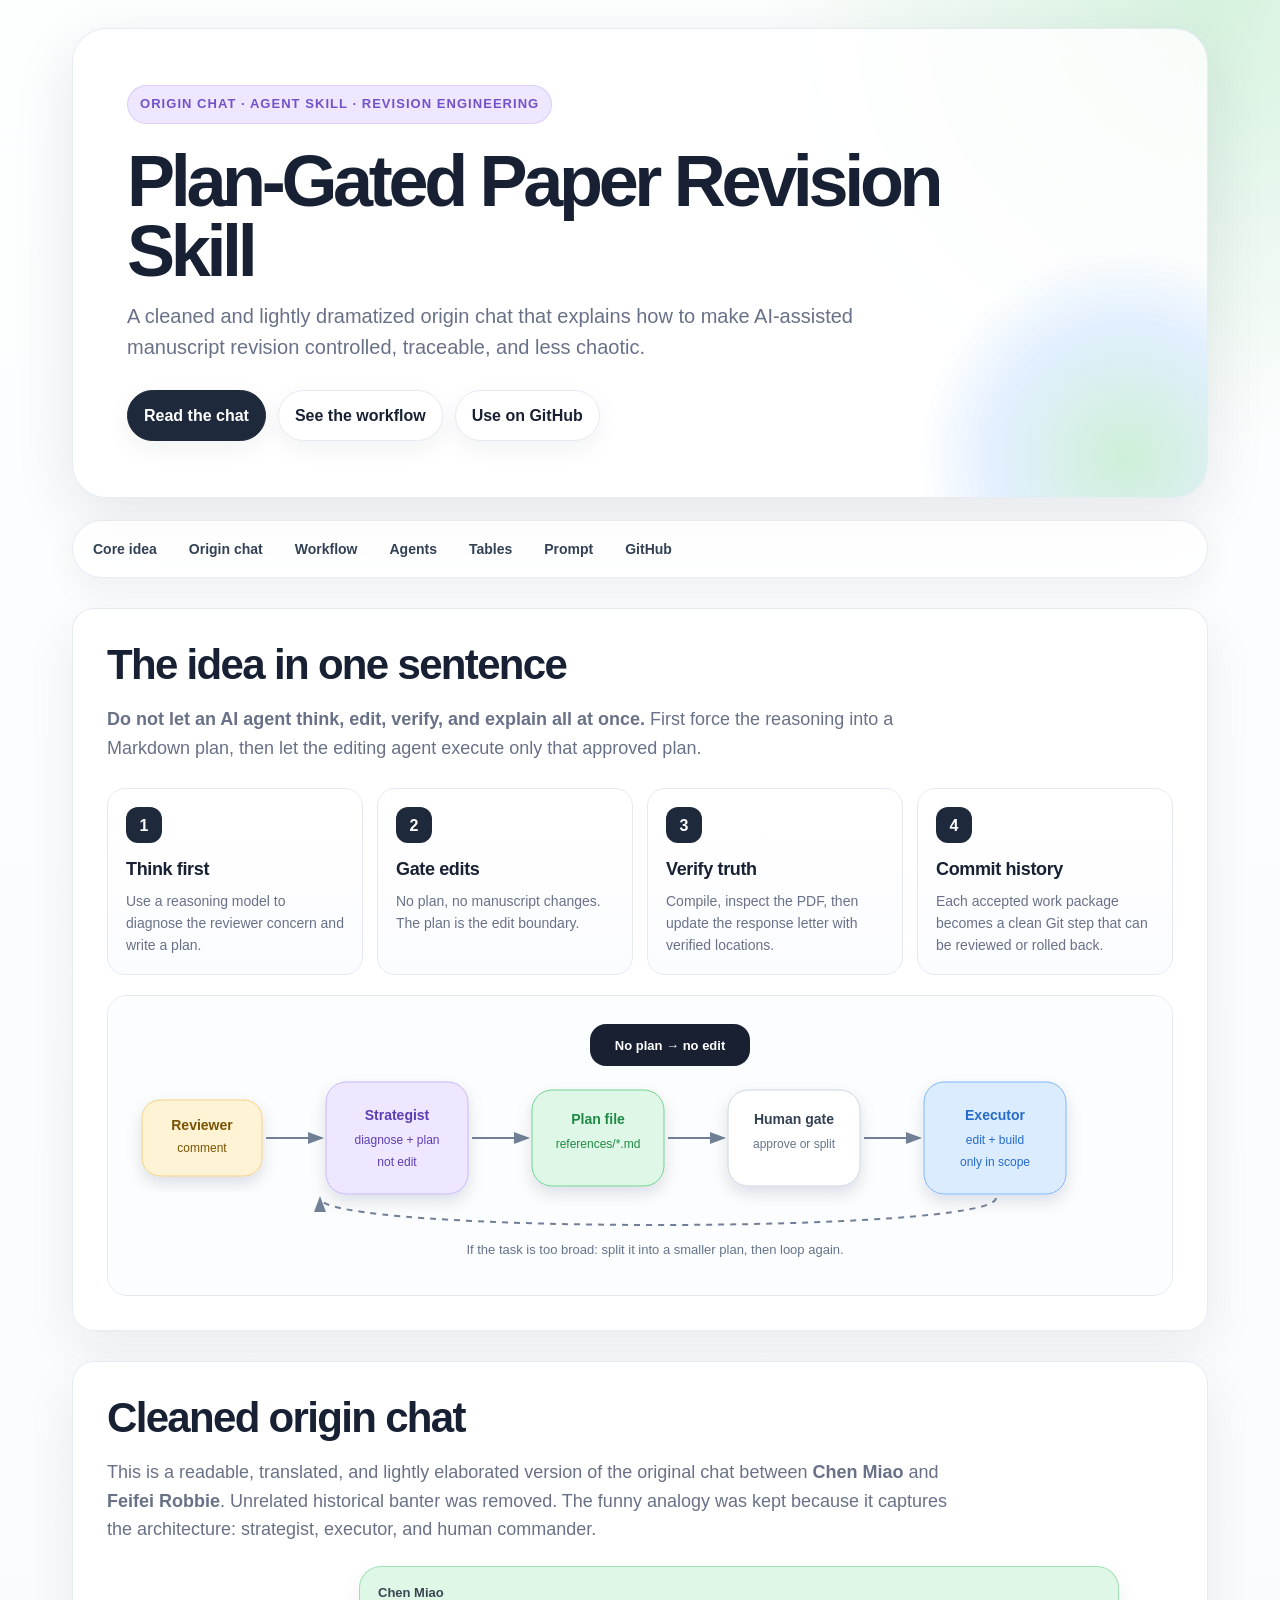
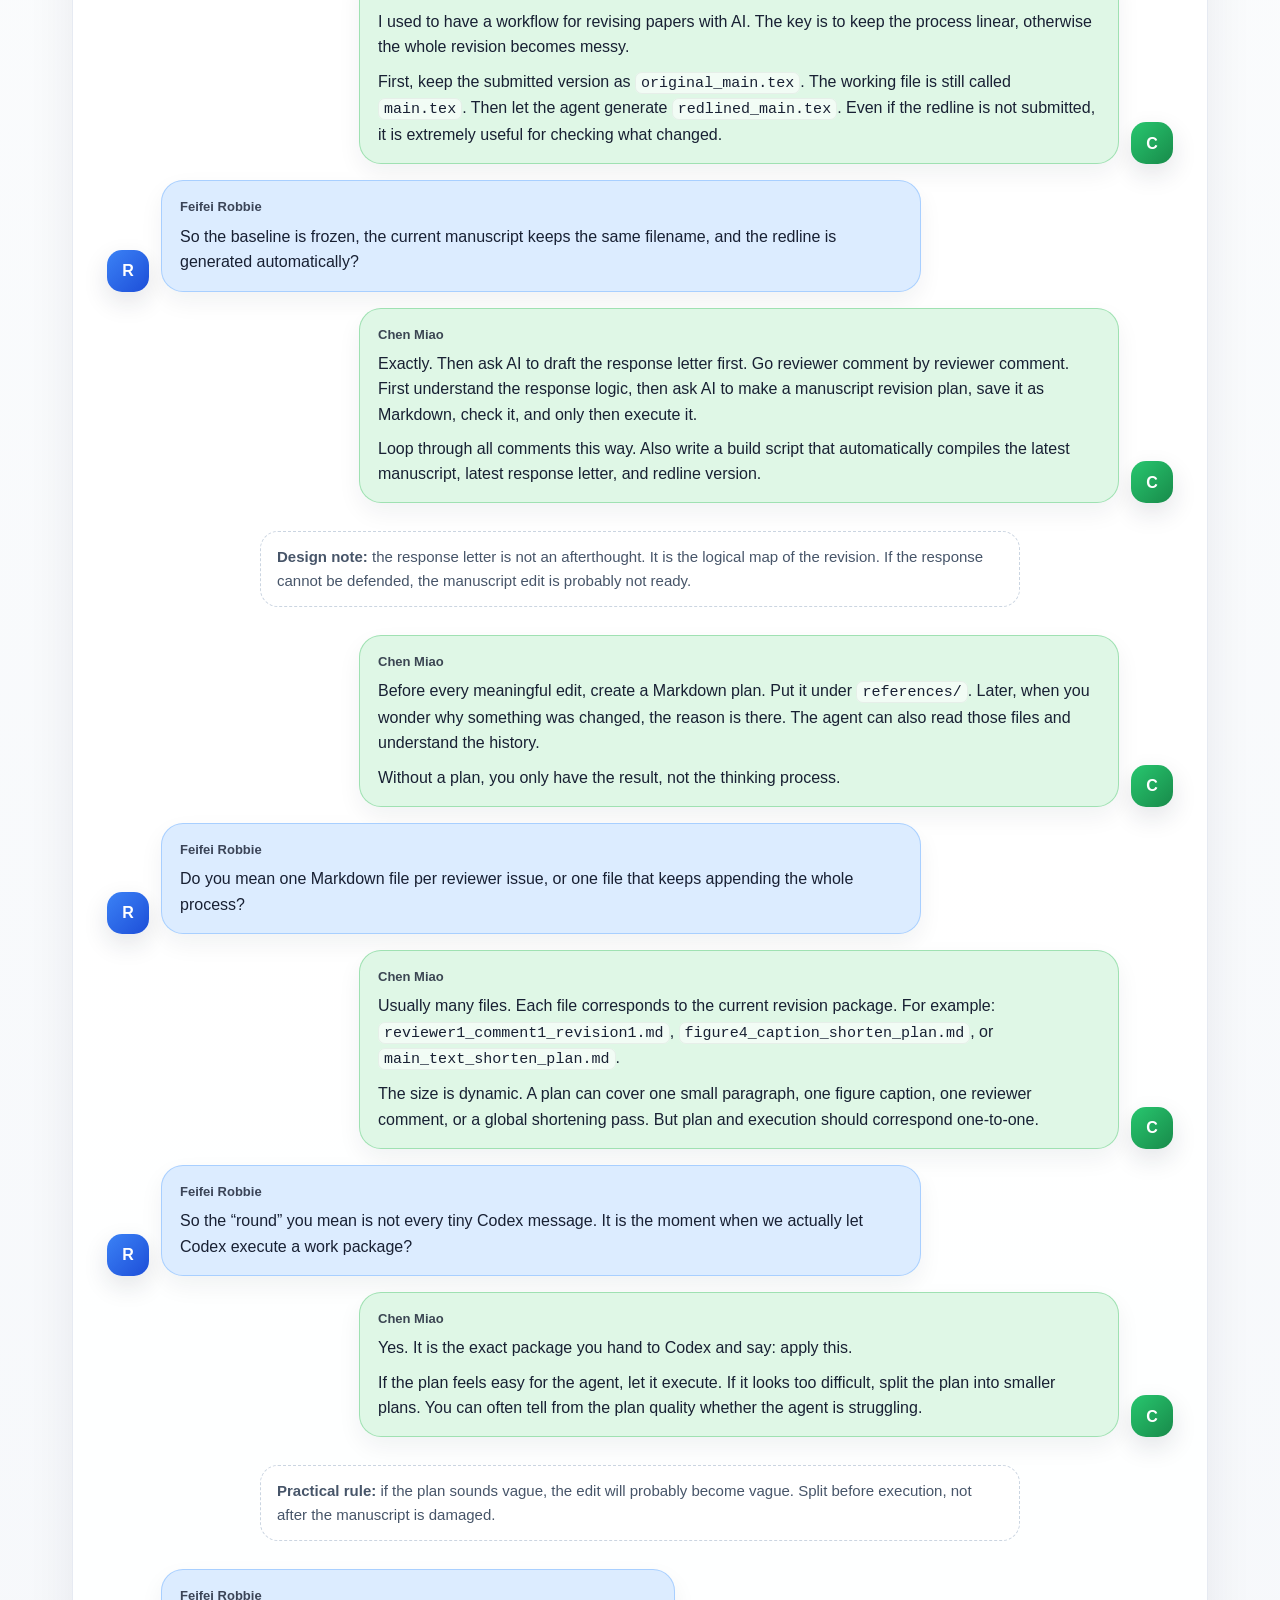
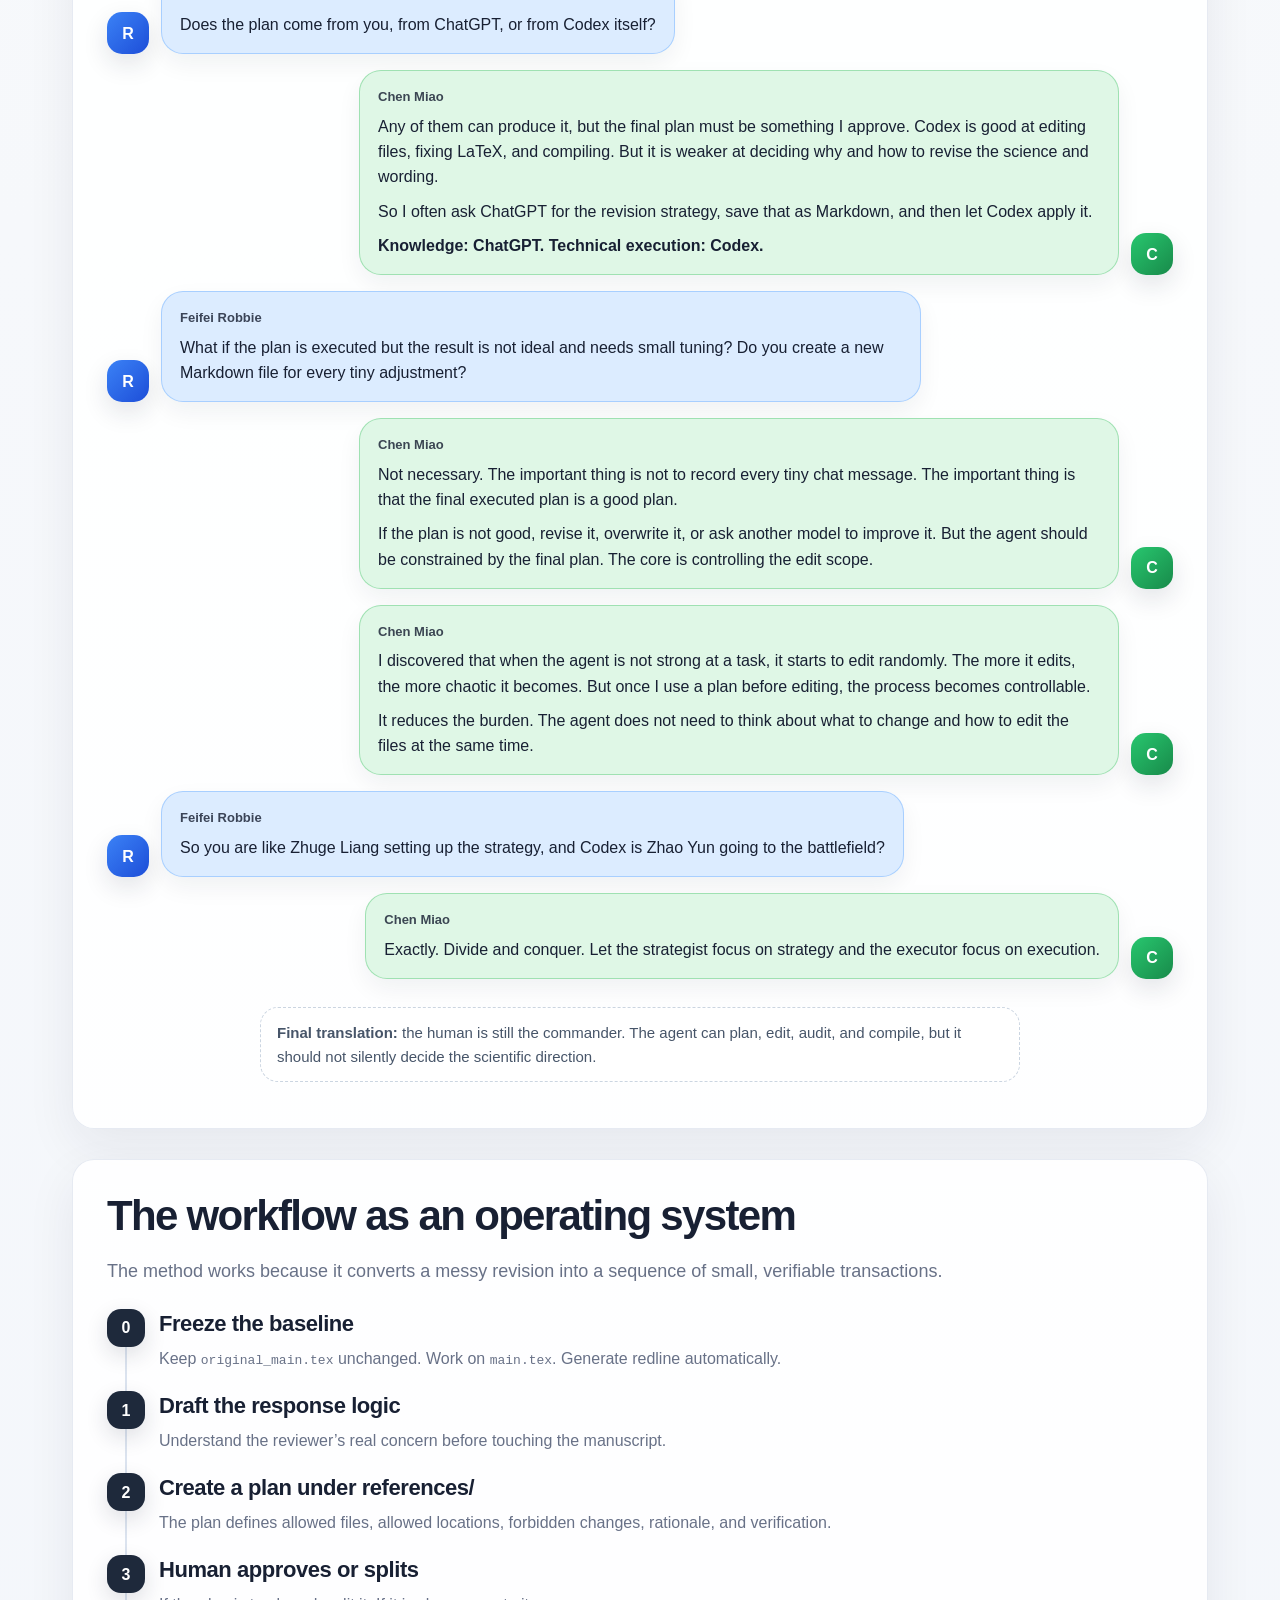
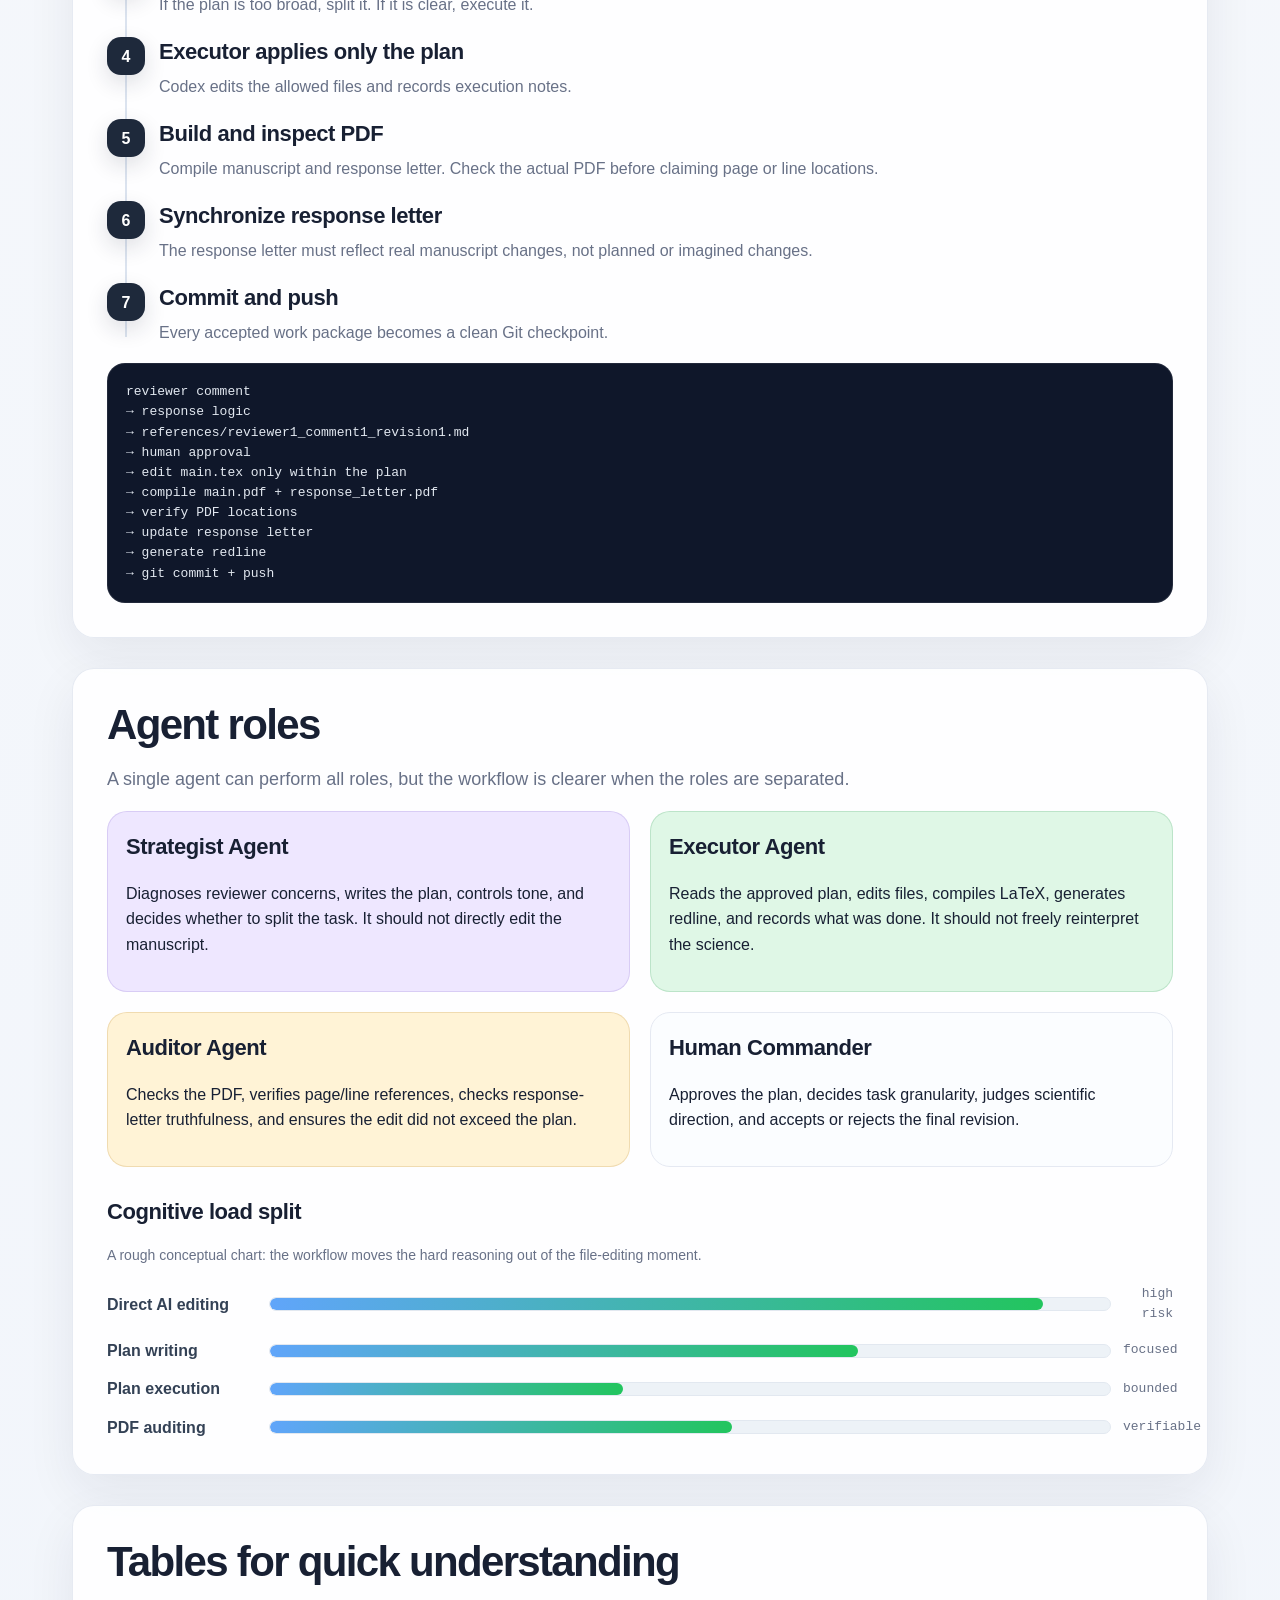
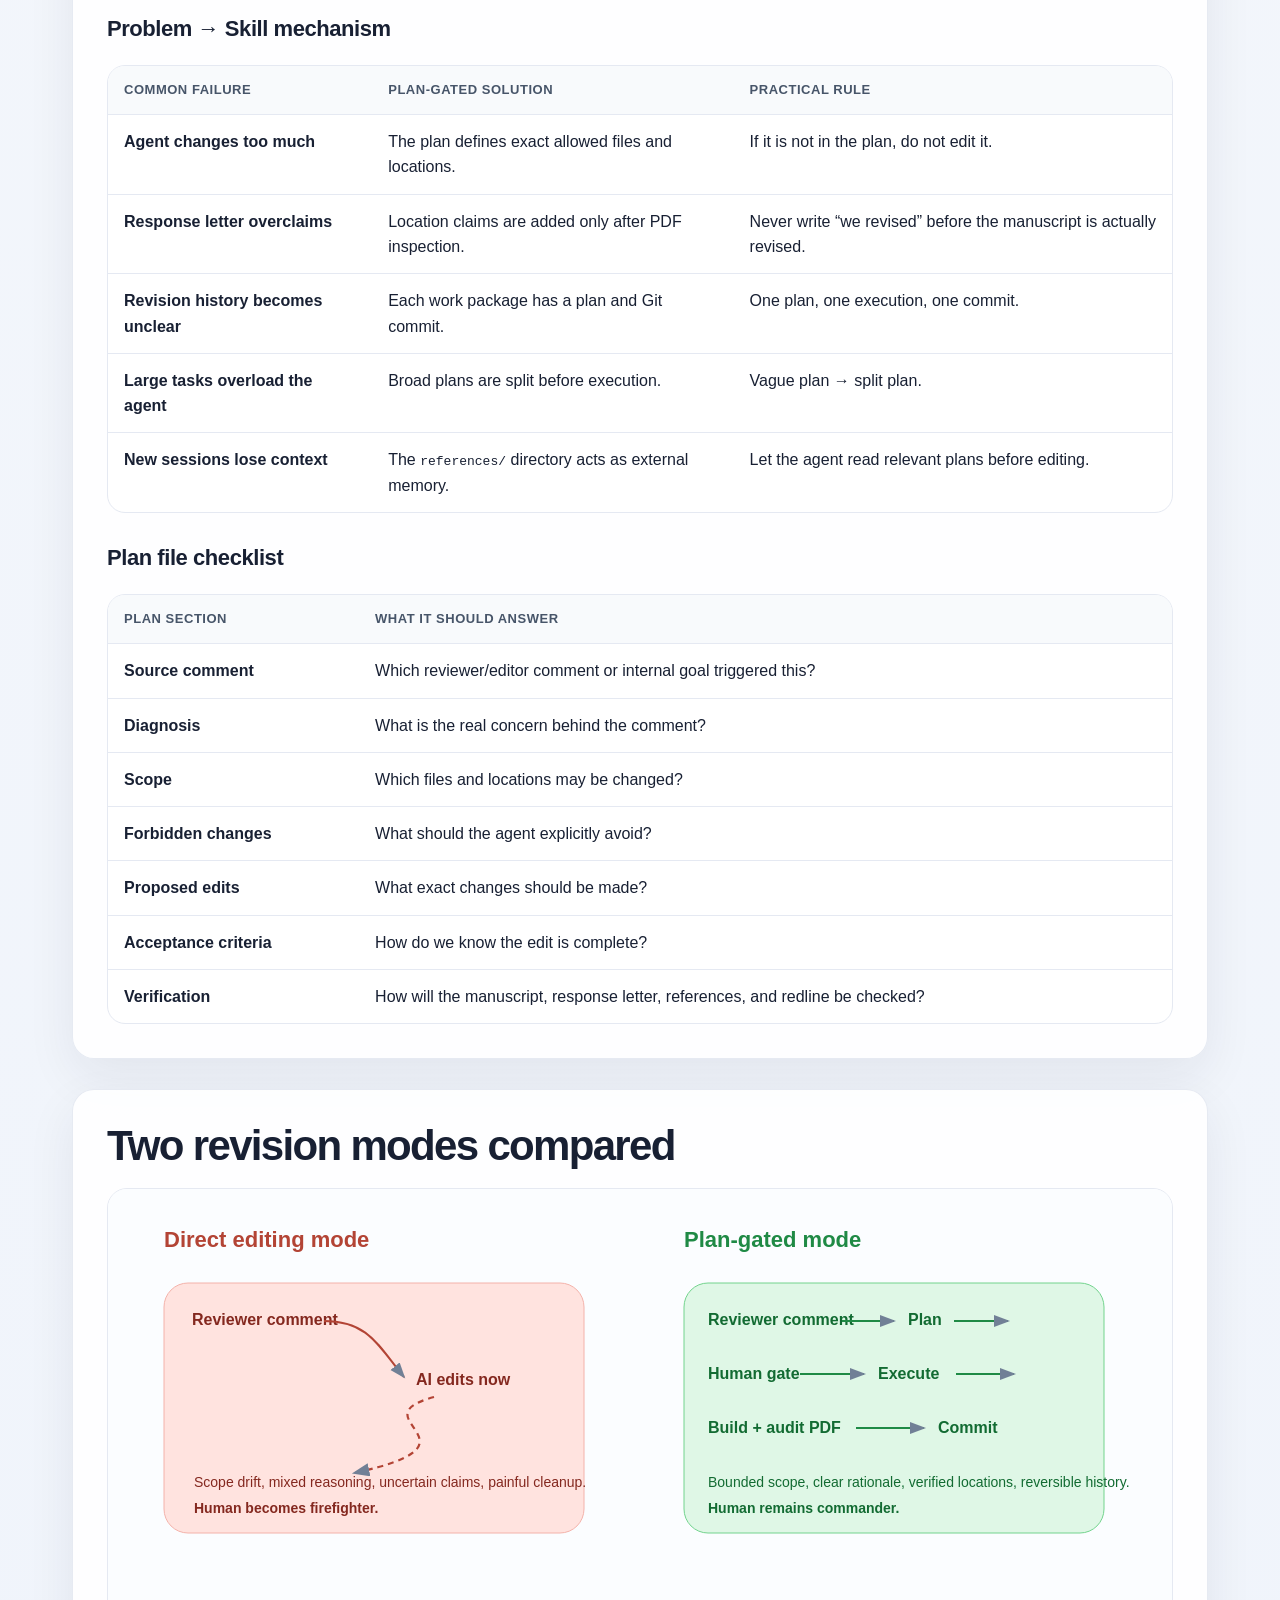
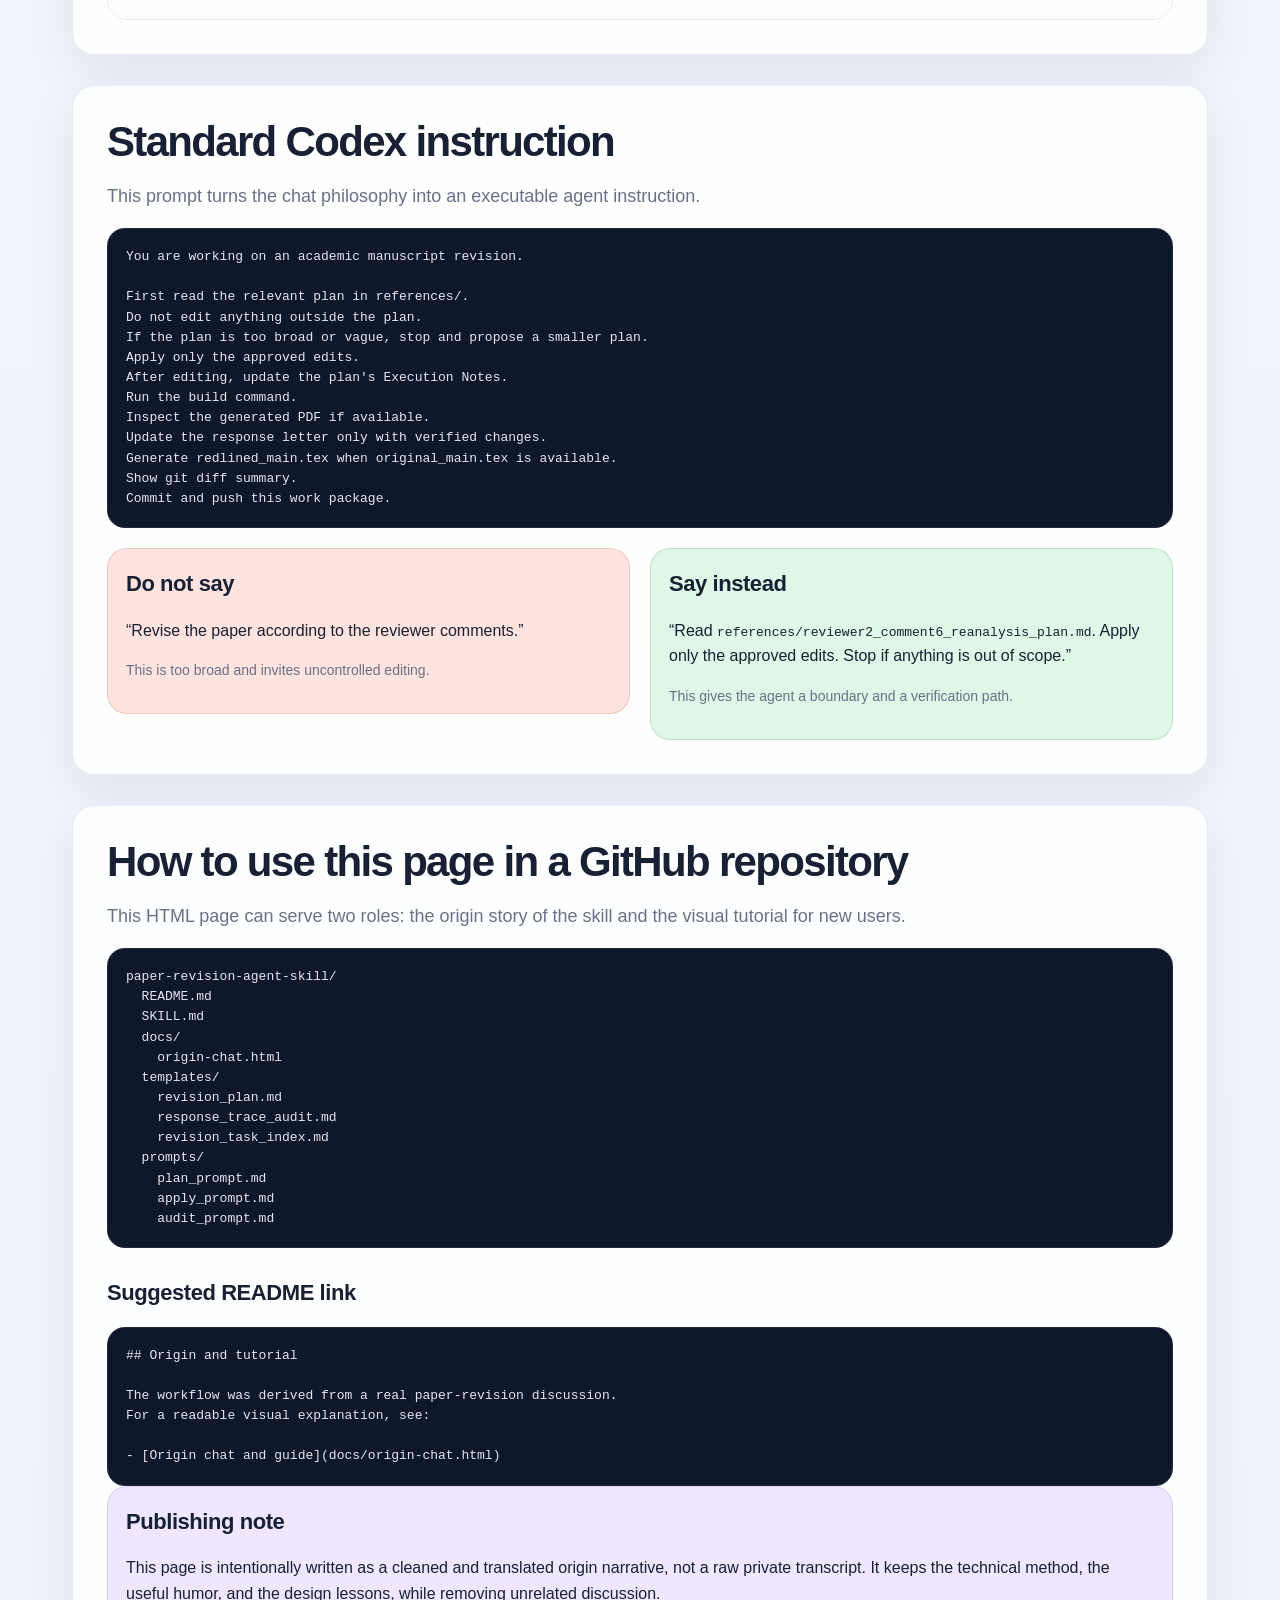
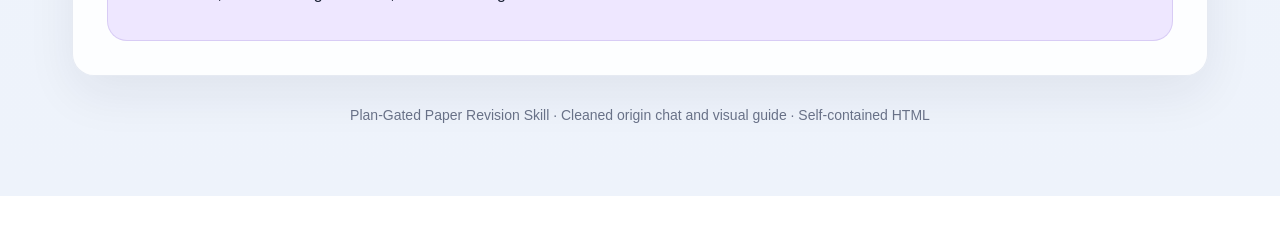
==== docs/index.html @ d3f0219e "Polish README and multilingual docs" ====
<!doctype html>
<html lang="en">
<head>
  <meta charset="utf-8">
  <meta name="viewport" content="width=device-width, initial-scale=1">
  <meta http-equiv="refresh" content="0; url=origin-chat.html">
  <title>Paper Revision Skill Guide</title>
  <style>
    body {
      margin: 0;
      min-height: 100vh;
      display: grid;
      place-items: center;
      font-family: ui-sans-serif, system-ui, -apple-system, BlinkMacSystemFont, "Segoe UI", sans-serif;
      background: #f6f8fb;
      color: #182033;
    }
    main {
      width: min(680px, calc(100vw - 40px));
      padding: 32px;
      border: 1px solid #e5e9f2;
      border-radius: 14px;
      background: #fff;
      box-shadow: 0 18px 50px rgba(24, 32, 51, 0.08);
    }
    a {
      color: #246bca;
      font-weight: 700;
    }
  </style>
</head>
<body>
  <main>
    <h1>Paper Revision Skill Guide</h1>
    <p>Redirecting to the visual origin chat guide.</p>
    <p><a href="origin-chat.html">Open origin-chat.html</a></p>
  </main>
</body>
</html>
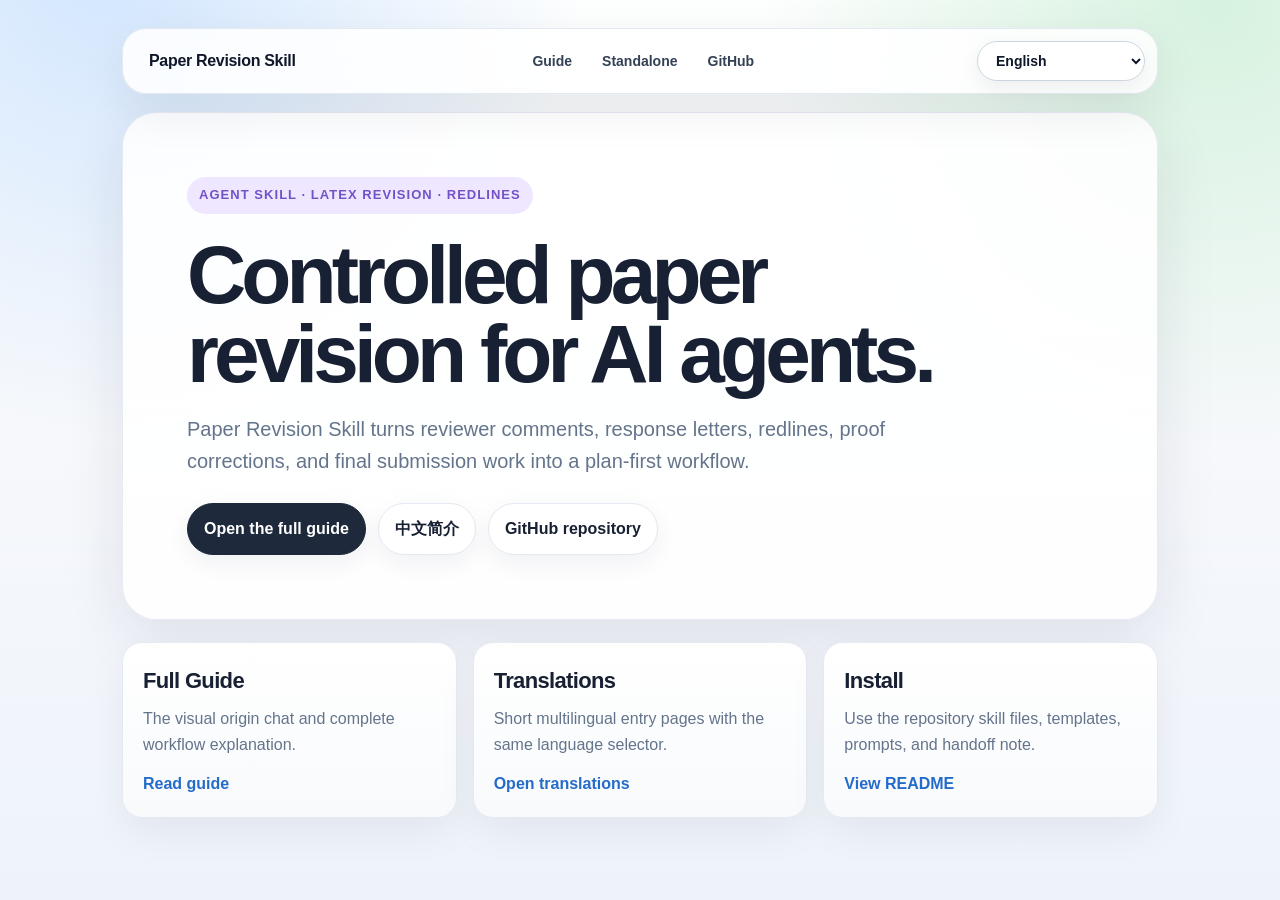
==== commit 8d1b34b9: "Add multilingual website navigation" ====
--- a/docs/index.html
+++ b/docs/index.html
@@ -3,37 +3,95 @@
 <head>
   <meta charset="utf-8">
   <meta name="viewport" content="width=device-width, initial-scale=1">
-  <meta http-equiv="refresh" content="0; url=origin-chat.html">
-  <title>Paper Revision Skill Guide</title>
+  <title>Paper Revision Skill</title>
+  <meta name="description" content="Plan-gated manuscript revision workflow for LaTeX papers, response letters, redlines, and proof corrections.">
+  <link rel="stylesheet" href="site.css">
+  <script defer src="site.js"></script>
   <style>
+    :root { --bg: #f6f8fb; --ink: #182033; --muted: #64748b; --line: #e5e9f2; }
+    * { box-sizing: border-box; }
     body {
       margin: 0;
       min-height: 100vh;
-      display: grid;
-      place-items: center;
-      font-family: ui-sans-serif, system-ui, -apple-system, BlinkMacSystemFont, "Segoe UI", sans-serif;
-      background: #f6f8fb;
-      color: #182033;
+      font-family: -apple-system, BlinkMacSystemFont, "SF Pro Display", "SF Pro Text", "Segoe UI", sans-serif;
+      color: var(--ink);
+      background:
+        radial-gradient(circle at 8% -5%, rgba(127, 184, 255, .35), transparent 30rem),
+        radial-gradient(circle at 95% 0%, rgba(114, 211, 141, .28), transparent 28rem),
+        linear-gradient(180deg, #fdfefe 0%, var(--bg) 50%, #eef3fb 100%);
+      line-height: 1.6;
     }
-    main {
-      width: min(680px, calc(100vw - 40px));
-      padding: 32px;
-      border: 1px solid #e5e9f2;
-      border-radius: 14px;
-      background: #fff;
-      box-shadow: 0 18px 50px rgba(24, 32, 51, 0.08);
+    a { color: #246bca; text-decoration: none; }
+    a:hover { text-decoration: underline; }
+    .page { max-width: 1080px; margin: 0 auto; padding: 28px 22px 70px; }
+    .hero {
+      border: 1px solid rgba(229,233,242,.95);
+      border-radius: 34px;
+      background: rgba(255,255,255,.88);
+      box-shadow: 0 18px 60px rgba(25,33,58,.10);
+      padding: clamp(34px, 6vw, 64px);
     }
-    a {
-      color: #246bca;
-      font-weight: 700;
-    }
+    .eyebrow { display: inline-flex; padding: 8px 12px; border-radius: 999px; background: #eee7ff; color: #7352c7; font-size: 13px; font-weight: 850; letter-spacing: .08em; text-transform: uppercase; }
+    h1 { margin: 22px 0 14px; max-width: 780px; font-size: clamp(42px, 7vw, 82px); line-height: .96; letter-spacing: -.06em; }
+    .lead { max-width: 760px; color: var(--muted); font-size: 20px; }
+    .actions { display: flex; flex-wrap: wrap; gap: 12px; margin-top: 26px; }
+    .btn { display: inline-flex; align-items: center; justify-content: center; border: 1px solid var(--line); border-radius: 999px; background: white; color: var(--ink); padding: 12px 16px; font-weight: 850; box-shadow: 0 8px 24px rgba(25,33,58,.06); }
+    .btn.primary { background: #1e293b; color: white; border-color: #1e293b; }
   </style>
 </head>
 <body>
-  <main>
-    <h1>Paper Revision Skill Guide</h1>
-    <p>Redirecting to the visual origin chat guide.</p>
-    <p><a href="origin-chat.html">Open origin-chat.html</a></p>
+  <main class="page">
+    <header class="site-header" aria-label="Site navigation">
+      <a class="site-brand" href="index.html">Paper Revision Skill</a>
+      <nav class="site-nav" aria-label="Primary navigation">
+        <a href="origin-chat.html">Guide</a>
+        <a href="origin-chat-downloaded-package.html">Standalone</a>
+        <a href="https://github.com/lachlanchen/paper-revision-skill">GitHub</a>
+      </nav>
+      <div class="language-menu">
+        <label class="sr-only" for="language-select">Choose language</label>
+        <select id="language-select" data-language-select aria-label="Choose language">
+<option value="origin-chat.html" selected>English</option>
+<option value="i18n/origin-chat.ar.html">العربية</option>
+<option value="i18n/origin-chat.es.html">Español</option>
+<option value="i18n/origin-chat.fr.html">Français</option>
+<option value="i18n/origin-chat.ja.html">日本語</option>
+<option value="i18n/origin-chat.ko.html">한국어</option>
+<option value="i18n/origin-chat.vi.html">Tiếng Việt</option>
+<option value="i18n/origin-chat.zh-Hans.html">中文 (简体)</option>
+<option value="i18n/origin-chat.zh-Hant.html">中文（繁體）</option>
+<option value="i18n/origin-chat.de.html">Deutsch</option>
+<option value="i18n/origin-chat.ru.html">Русский</option>
+        </select>
+      </div>
+    </header>
+    <section class="hero">
+      <span class="eyebrow">Agent skill · LaTeX revision · Redlines</span>
+      <h1>Controlled paper revision for AI agents.</h1>
+      <p class="lead">Paper Revision Skill turns reviewer comments, response letters, redlines, proof corrections, and final submission work into a plan-first workflow.</p>
+      <div class="actions">
+        <a class="btn primary" href="origin-chat.html">Open the full guide</a>
+        <a class="btn" href="i18n/origin-chat.zh-Hans.html">中文简介</a>
+        <a class="btn" href="https://github.com/lachlanchen/paper-revision-skill">GitHub repository</a>
+      </div>
+    </section>
+    <section class="landing-grid" aria-label="Website sections">
+      <article class="landing-card">
+        <h2>Full Guide</h2>
+        <p>The visual origin chat and complete workflow explanation.</p>
+        <a href="origin-chat.html">Read guide</a>
+      </article>
+      <article class="landing-card">
+        <h2>Translations</h2>
+        <p>Short multilingual entry pages with the same language selector.</p>
+        <a href="i18n/origin-chat.zh-Hans.html">Open translations</a>
+      </article>
+      <article class="landing-card">
+        <h2>Install</h2>
+        <p>Use the repository skill files, templates, prompts, and handoff note.</p>
+        <a href="https://github.com/lachlanchen/paper-revision-skill#readme">View README</a>
+      </article>
+    </section>
   </main>
 </body>
 </html>
--- a/docs/site.css
+++ b/docs/site.css
@@ -0,0 +1,101 @@
+.site-header {
+  display: flex;
+  align-items: center;
+  justify-content: space-between;
+  gap: 16px;
+  margin: 0 0 18px;
+  padding: 12px;
+  border: 1px solid rgba(226, 232, 240, .95);
+  border-radius: 24px;
+  background: rgba(255, 255, 255, .86);
+  box-shadow: 0 16px 48px rgba(15, 23, 42, .08);
+  backdrop-filter: blur(14px);
+}
+.site-brand {
+  display: inline-flex;
+  align-items: center;
+  min-height: 40px;
+  padding: 0 14px;
+  border-radius: 999px;
+  color: #0f172a;
+  font-weight: 900;
+  letter-spacing: -.02em;
+  text-decoration: none;
+  white-space: nowrap;
+}
+.site-brand:hover { background: #f1f5f9; text-decoration: none; }
+.site-nav {
+  display: flex;
+  align-items: center;
+  justify-content: center;
+  gap: 6px;
+  flex: 1;
+}
+.site-nav a {
+  display: inline-flex;
+  align-items: center;
+  min-height: 38px;
+  padding: 0 12px;
+  border-radius: 999px;
+  color: #334155;
+  font-size: 14px;
+  font-weight: 750;
+  text-decoration: none;
+  white-space: nowrap;
+}
+.site-nav a:hover { background: #f1f5f9; color: #0f172a; text-decoration: none; }
+.language-menu { position: relative; min-width: 168px; }
+.language-menu select {
+  width: 100%;
+  min-height: 40px;
+  appearance: auto;
+  border: 1px solid #cbd5e1;
+  border-radius: 999px;
+  background: #ffffff;
+  color: #0f172a;
+  padding: 0 38px 0 14px;
+  font: inherit;
+  font-size: 14px;
+  font-weight: 800;
+  cursor: pointer;
+  box-shadow: 0 8px 22px rgba(15, 23, 42, .06);
+}
+.language-menu select:focus {
+  outline: 3px solid rgba(36, 107, 202, .18);
+  border-color: #246bca;
+}
+.sr-only {
+  position: absolute;
+  width: 1px;
+  height: 1px;
+  padding: 0;
+  margin: -1px;
+  overflow: hidden;
+  clip: rect(0, 0, 0, 0);
+  white-space: nowrap;
+  border: 0;
+}
+.landing-grid {
+  display: grid;
+  grid-template-columns: repeat(3, 1fr);
+  gap: 16px;
+  margin-top: 22px;
+}
+.landing-card {
+  border: 1px solid #e5e9f2;
+  border-radius: 20px;
+  padding: 20px;
+  background: linear-gradient(180deg, #ffffff, #f8fafc);
+  box-shadow: 0 14px 38px rgba(15, 23, 42, .06);
+}
+.landing-card h2 { margin: 0 0 8px; font-size: 22px; letter-spacing: -.03em; }
+.landing-card p { margin: 0 0 14px; color: #64748b; }
+.landing-card a { font-weight: 850; }
+@media (max-width: 760px) {
+  .site-header { align-items: stretch; flex-direction: column; border-radius: 22px; }
+  .site-brand { justify-content: center; }
+  .site-nav { justify-content: center; flex-wrap: wrap; }
+  .language-menu { width: 100%; }
+  .landing-grid { grid-template-columns: 1fr; }
+}
+@media print { .site-header { display: none !important; } }
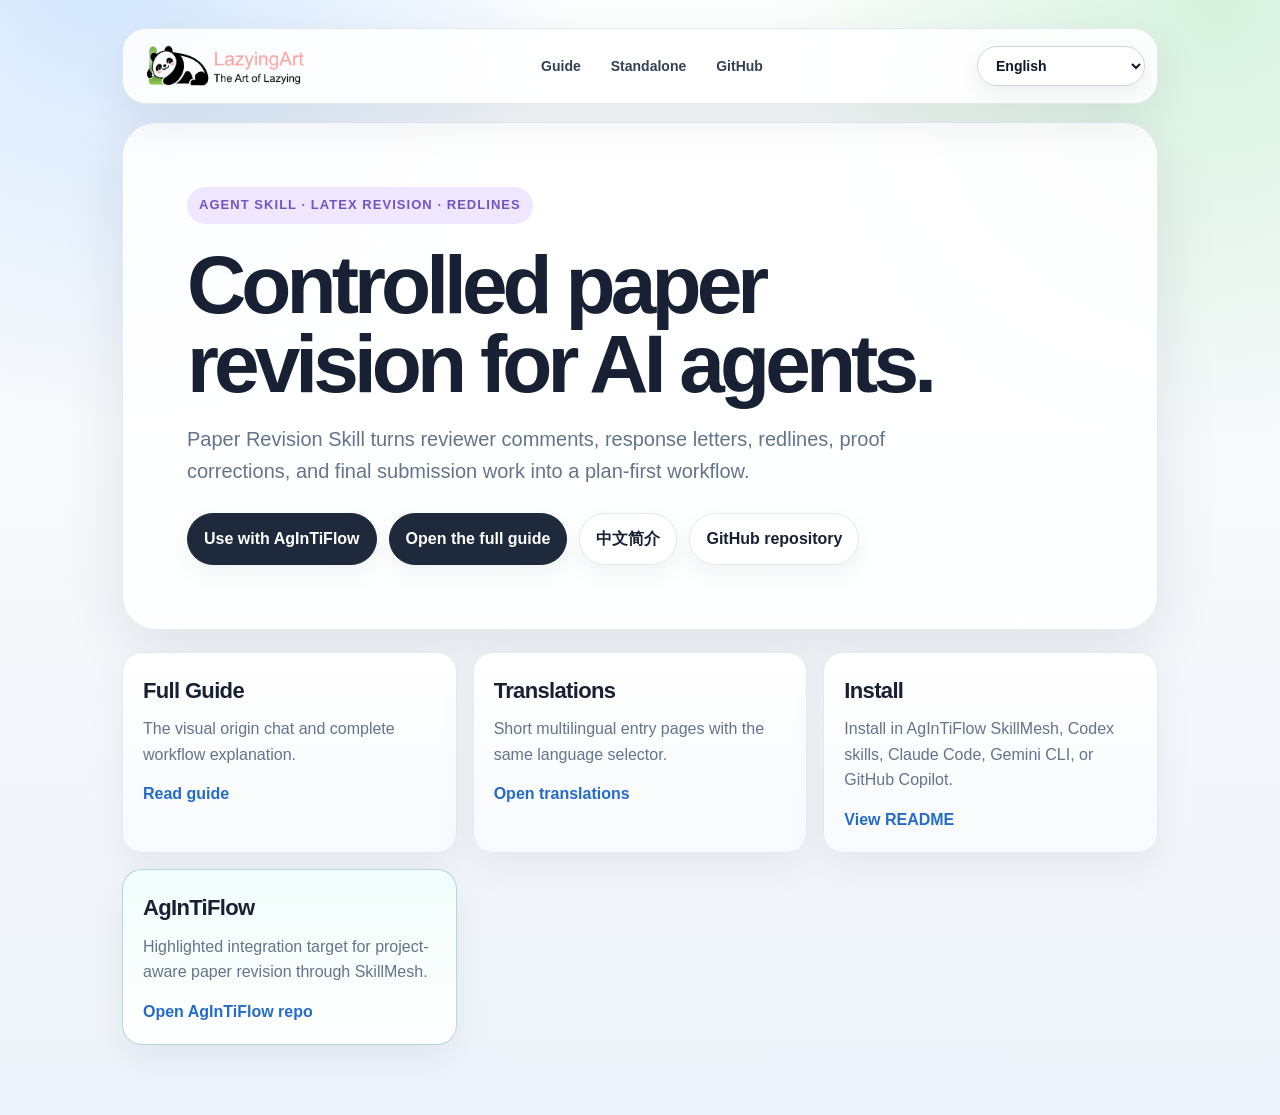
==== commit 349c028a: "Highlight cross-agent skill compatibility" ====
--- a/docs/index.html
+++ b/docs/index.html
@@ -70,6 +70,7 @@
       <h1>Controlled paper revision for AI agents.</h1>
       <p class="lead">Paper Revision Skill turns reviewer comments, response letters, redlines, proof corrections, and final submission work into a plan-first workflow.</p>
       <div class="actions">
+        <a class="btn primary" href="https://flow.lazying.art">Use with AgInTiFlow</a>
         <a class="btn primary" href="origin-chat.html">Open the full guide</a>
         <a class="btn" href="i18n/origin-chat.zh-Hans.html">中文简介</a>
         <a class="btn" href="https://github.com/lachlanchen/paper-revision-skill">GitHub repository</a>
@@ -88,8 +89,13 @@
       </article>
       <article class="landing-card">
         <h2>Install</h2>
-        <p>Use the repository skill files, templates, prompts, and handoff note.</p>
+        <p>Install in AgInTiFlow SkillMesh, Codex skills, Claude Code, Gemini CLI, or GitHub Copilot.</p>
         <a href="https://github.com/lachlanchen/paper-revision-skill#readme">View README</a>
+      </article>
+      <article class="landing-card highlight-card">
+        <h2>AgInTiFlow</h2>
+        <p>Highlighted integration target for project-aware paper revision through SkillMesh.</p>
+        <a href="https://github.com/lazyingart/AgInTiFlow">Open AgInTiFlow repo</a>
       </article>
     </section>
   </main>
--- a/docs/site.css
+++ b/docs/site.css
@@ -15,13 +15,21 @@
   display: inline-flex;
   align-items: center;
   min-height: 40px;
-  padding: 0 14px;
+  padding: 0 12px;
   border-radius: 999px;
   color: #0f172a;
   font-weight: 900;
   letter-spacing: -.02em;
   text-decoration: none;
   white-space: nowrap;
+  font-size: 0;
+}
+.site-brand::before {
+  content: "";
+  display: block;
+  width: 168px;
+  height: 50px;
+  background: url("assets/lazyingart-logo.png") left center / contain no-repeat;
 }
 .site-brand:hover { background: #f1f5f9; text-decoration: none; }
 .site-nav {
@@ -91,6 +99,10 @@
 .landing-card h2 { margin: 0 0 8px; font-size: 22px; letter-spacing: -.03em; }
 .landing-card p { margin: 0 0 14px; color: #64748b; }
 .landing-card a { font-weight: 850; }
+.landing-card.highlight-card {
+  border-color: rgba(15, 118, 110, .28);
+  background: linear-gradient(180deg, #f0fdfa, #ffffff);
+}
 @media (max-width: 760px) {
   .site-header { align-items: stretch; flex-direction: column; border-radius: 22px; }
   .site-brand { justify-content: center; }
